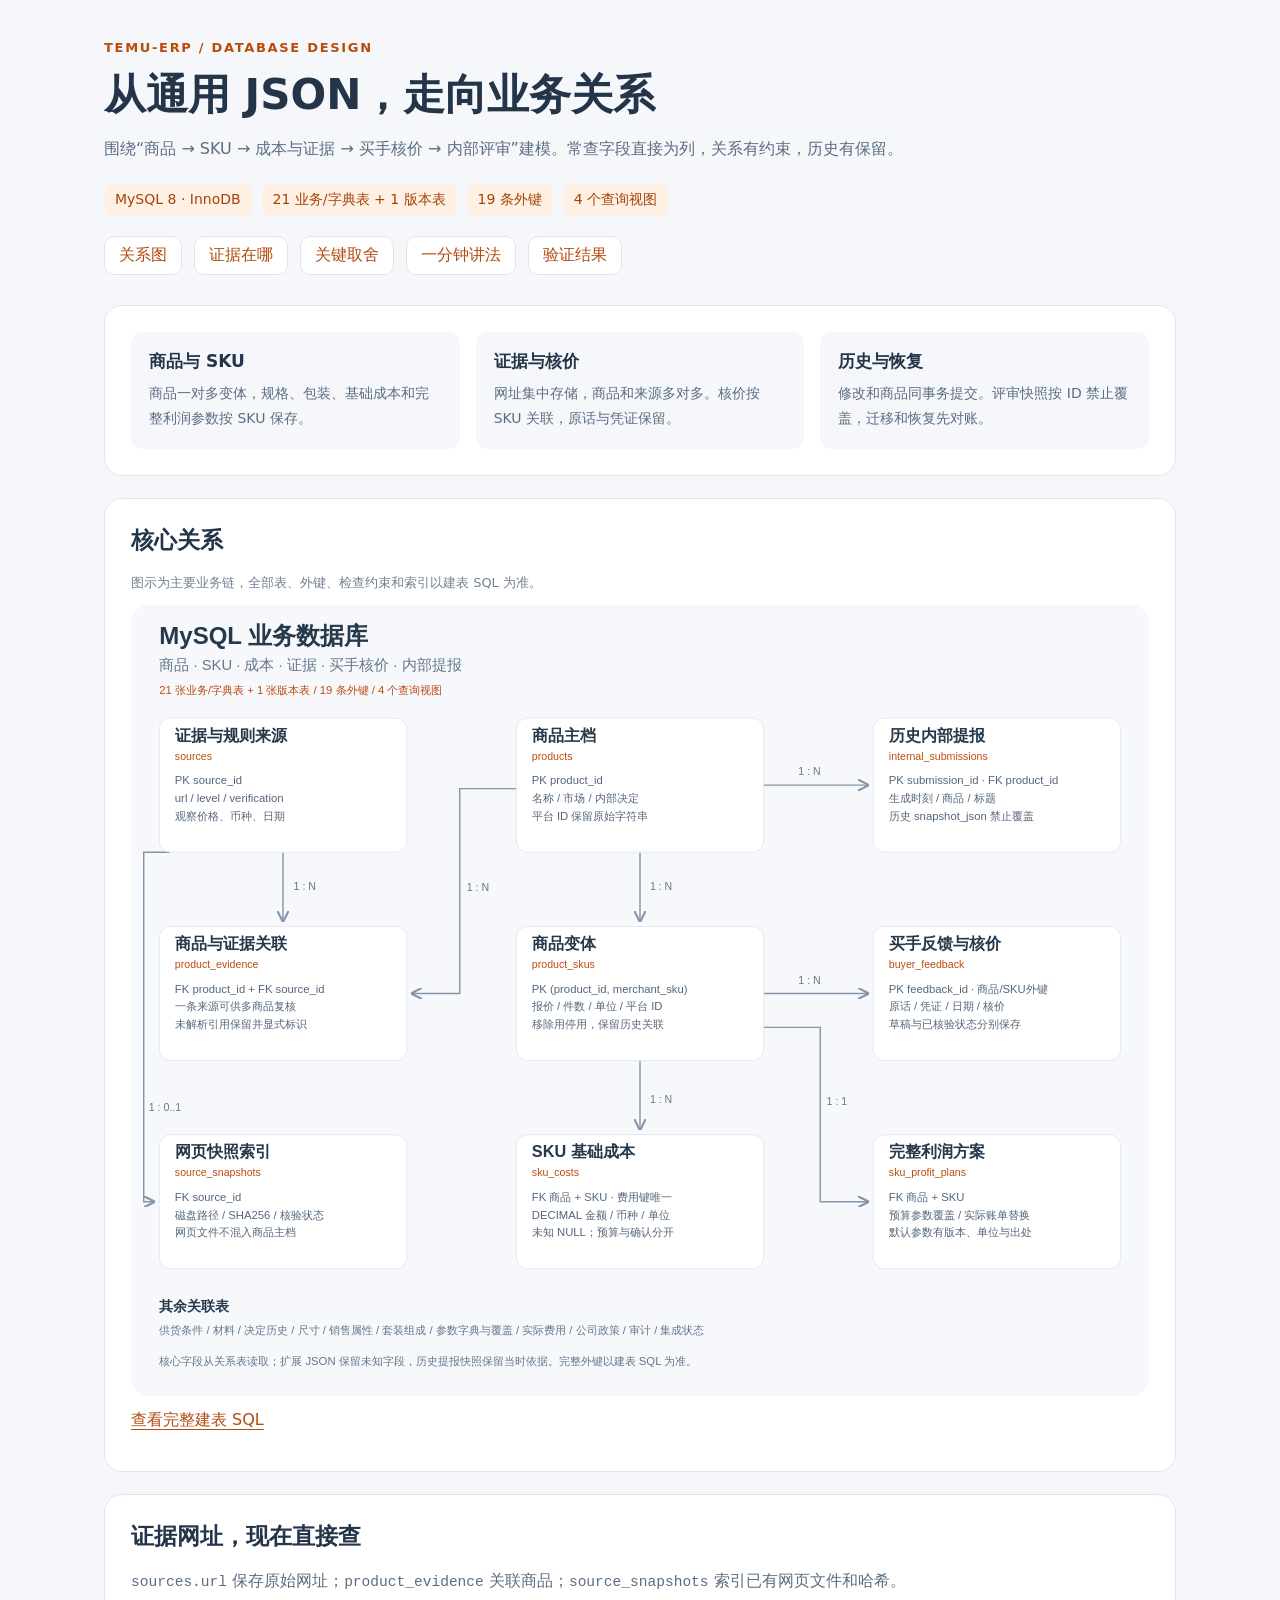
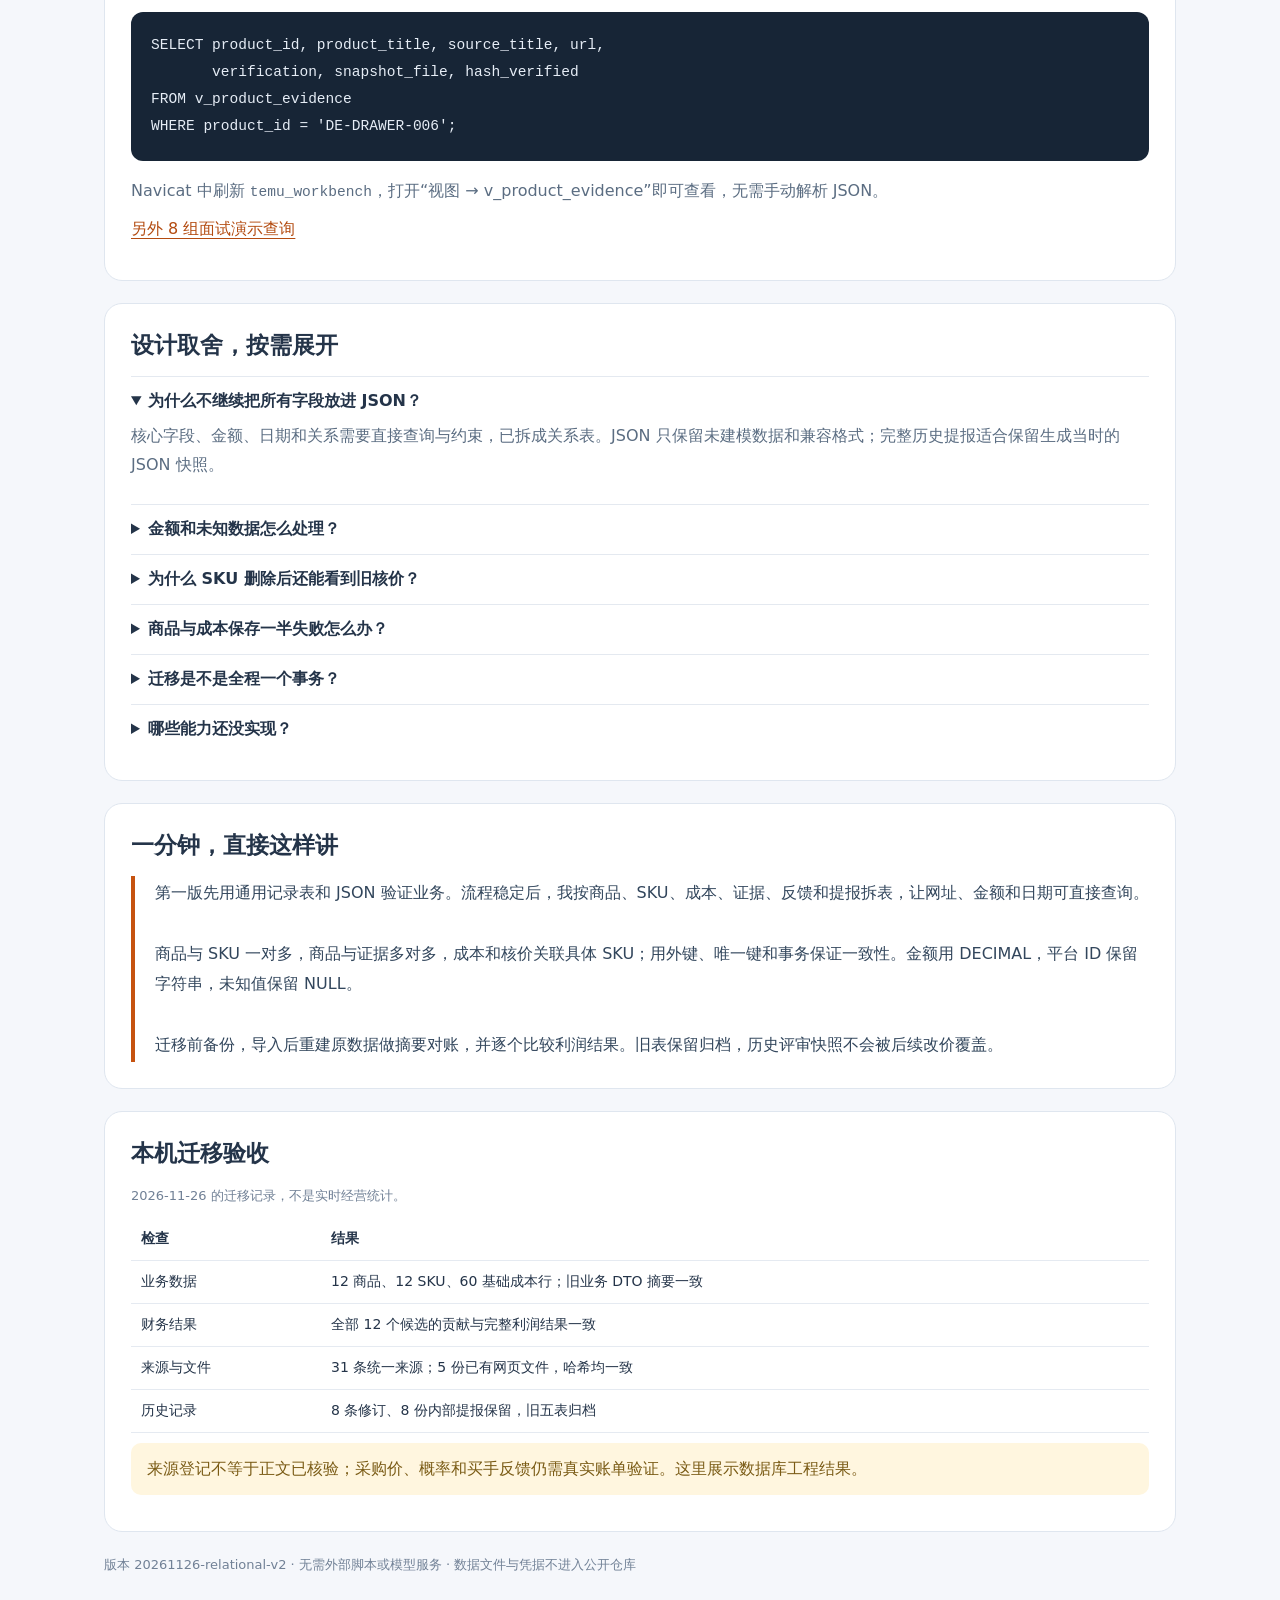
==== docs/DATABASE_TOUR.html @ 816c30c6 "feat: normalize MySQL business entities and traceable evidence Replace generic JSON record storage w" ====
<!doctype html>
<html lang="zh-CN"><head><meta charset="utf-8"><meta name="viewport" content="width=device-width,initial-scale=1"><title>数据库设计与面试讲解 · TEMU-ERP</title>
<style>
:root{font-family:system-ui,"Microsoft YaHei",sans-serif;color:#243449;background:#f5f7fb;font-size:16px}*{box-sizing:border-box}body{margin:0}main{max-width:1120px;margin:auto;padding:40px 24px 64px}header{margin-bottom:30px}.kicker{font-size:13px;letter-spacing:.13em;color:#bb4b0b;font-weight:700}h1{font-size:clamp(28px,4.5vw,42px);margin:12px 0}h2{font-size:23px;margin:0 0 15px}h3{font-size:17px;margin:0 0 8px}p{line-height:1.8;margin:10px 0;color:#5b6d82}nav{display:flex;gap:12px;flex-wrap:wrap;margin-top:20px}a{color:#b34b10;text-underline-offset:4px}nav a{background:white;border:1px solid #dee5ee;padding:8px 14px;border-radius:10px;text-decoration:none}section{background:#fff;border:1px solid #dfe6ef;border-radius:18px;padding:26px;margin-top:22px;scroll-margin-top:20px}.chips{display:flex;gap:10px;flex-wrap:wrap;margin-top:20px}.chips span{padding:7px 11px;border-radius:8px;background:#fff0e4;color:#a64209;font-size:14px}.grid{display:grid;grid-template-columns:repeat(3,1fr);gap:16px}.grid article{padding:18px;border-radius:12px;background:#f5f7fb}.grid p{font-size:14px;margin:0}code{font-family:ui-monospace,Consolas,monospace;font-size:.91em}pre{overflow:auto;background:#172536;color:#e6edf6;border-radius:12px;padding:20px;line-height:1.7}img{width:100%;display:block}.diagram{overflow:auto}blockquote{margin:0;border-left:4px solid #c65310;padding:2px 0 2px 20px;color:#32465c;line-height:1.9}details{border-top:1px solid #e4e9f0;padding:14px 0}summary{cursor:pointer;font-weight:600}table{width:100%;border-collapse:collapse;font-size:14px}th,td{text-align:left;padding:12px 10px;border-bottom:1px solid #e5eaf1;vertical-align:top}.muted{font-size:13px;color:#718196}.note{background:#fff6df;padding:12px 16px;border-radius:10px;color:#7a5b15}footer{padding:24px 0;color:#718196;font-size:13px}@media(max-width:700px){main{padding:24px 16px}.grid{grid-template-columns:1fr}section{padding:20px}table{font-size:12px}td,th{padding:9px 5px}}
</style></head><body><main>
<header><div class="kicker">TEMU-ERP / DATABASE DESIGN</div><h1>从通用 JSON，走向业务关系</h1><p>围绕“商品 → SKU → 成本与证据 → 买手核价 → 内部评审”建模。常查字段直接为列，关系有约束，历史有保留。</p>
<div class="chips"><span>MySQL 8 · InnoDB</span><span>21 业务/字典表 + 1 版本表</span><span>19 条外键</span><span>4 个查询视图</span></div>
<nav aria-label="讲解路线"><a href="#relations">关系图</a><a href="#evidence">证据在哪</a><a href="#decisions">关键取舍</a><a href="#talk">一分钟讲法</a><a href="#checks">验证结果</a></nav></header>
<section><div class="grid"><article><h3>商品与 SKU</h3><p>商品一对多变体，规格、包装、基础成本和完整利润参数按 SKU 保存。</p></article><article><h3>证据与核价</h3><p>网址集中存储，商品和来源多对多。核价按 SKU 关联，原话与凭证保留。</p></article><article><h3>历史与恢复</h3><p>修改和商品同事务提交。评审快照按 ID 禁止覆盖，迁移和恢复先对账。</p></article></div></section>
<section id="relations"><h2>核心关系</h2><p class="muted">图示为主要业务链，全部表、外键、检查约束和索引以建表 SQL 为准。</p><div class="diagram"><img src="assets/database-er.svg" alt="商品、SKU、证据、成本和反馈的数据库关系图"></div><p><a href="../database/migrations/002_relational_entities.sql">查看完整建表 SQL</a></p></section>
<section id="evidence"><h2>证据网址，现在直接查</h2><p><code>sources.url</code> 保存原始网址；<code>product_evidence</code> 关联商品；<code>source_snapshots</code> 索引已有网页文件和哈希。</p>
<pre><code>SELECT product_id, product_title, source_title, url,
       verification, snapshot_file, hash_verified
FROM v_product_evidence
WHERE product_id = 'DE-DRAWER-006';</code></pre>
<p>Navicat 中刷新 <code>temu_workbench</code>，打开“视图 → v_product_evidence”即可查看，无需手动解析 JSON。</p><p><a href="../database/interview-queries.sql">另外 8 组面试演示查询</a></p></section>
<section id="decisions"><h2>设计取舍，按需展开</h2>
<details open><summary>为什么不继续把所有字段放进 JSON？</summary><p>核心字段、金额、日期和关系需要直接查询与约束，已拆成关系表。JSON 只保留未建模数据和兼容格式；完整历史提报适合保留生成当时的 JSON 快照。</p></details>
<details><summary>金额和未知数据怎么处理？</summary><p>MySQL 使用 DECIMAL(30,12)，Python 使用 Decimal。未知金额为 NULL，已知为零才写 0。金额、币种和销售单位一起保存；计算留四位小数，页面显示到分。超出精度直接拒绝。</p></details>
<details><summary>为什么 SKU 删除后还能看到旧核价？</summary><p>SKU 停用保留行，反馈仍能关联原 SKU。产品当前列表只返回有效 SKU，审计和历史评审保留当时内容。</p></details>
<details><summary>商品与成本保存一半失败怎么办？</summary><p>主档、SKU、子表和修改历史同事务提交。测试会在写入第二项成本时故意中断，确认整个数据库状态保持原样。</p></details>
<details><summary>迁移是不是全程一个事务？</summary><p>MySQL 建表、改名等 DDL 会隐式提交，因此建结构、事务导入对账和旧表归档分阶段执行。失败保留旧表，验证后才切换应用。不能把 DDL 宣称为可一起回滚。</p></details>
<details><summary>哪些能力还没实现？</summary><p>没有账号权限、多人冲突控制、不可篡改审计和真实订单/库存/结算。快照索引保留每来源最新文件，原文件需单独备份。当前仍是单人业务工作台。</p></details>
</section>
<section id="talk"><h2>一分钟，直接这样讲</h2><blockquote>第一版先用通用记录表和 JSON 验证业务。流程稳定后，我按商品、SKU、成本、证据、反馈和提报拆表，让网址、金额和日期可直接查询。<br><br>商品与 SKU 一对多，商品与证据多对多，成本和核价关联具体 SKU；用外键、唯一键和事务保证一致性。金额用 DECIMAL，平台 ID 保留字符串，未知值保留 NULL。<br><br>迁移前备份，导入后重建原数据做摘要对账，并逐个比较利润结果。旧表保留归档，历史评审快照不会被后续改价覆盖。</blockquote></section>
<section id="checks"><h2>本机迁移验收</h2><p class="muted">2026-11-26 的迁移记录，不是实时经营统计。</p><table><thead><tr><th>检查</th><th>结果</th></tr></thead><tbody><tr><td>业务数据</td><td>12 商品、12 SKU、60 基础成本行；旧业务 DTO 摘要一致</td></tr><tr><td>财务结果</td><td>全部 12 个候选的贡献与完整利润结果一致</td></tr><tr><td>来源与文件</td><td>31 条统一来源；5 份已有网页文件，哈希均一致</td></tr><tr><td>历史记录</td><td>8 条修订、8 份内部提报保留，旧五表归档</td></tr></tbody></table><p class="note">来源登记不等于正文已核验；采购价、概率和买手反馈仍需真实账单验证。这里展示数据库工程结果。</p></section>
<footer>版本 20261126-relational-v2 · 无需外部脚本或模型服务 · 数据文件与凭据不进入公开仓库</footer>
</main></body></html>
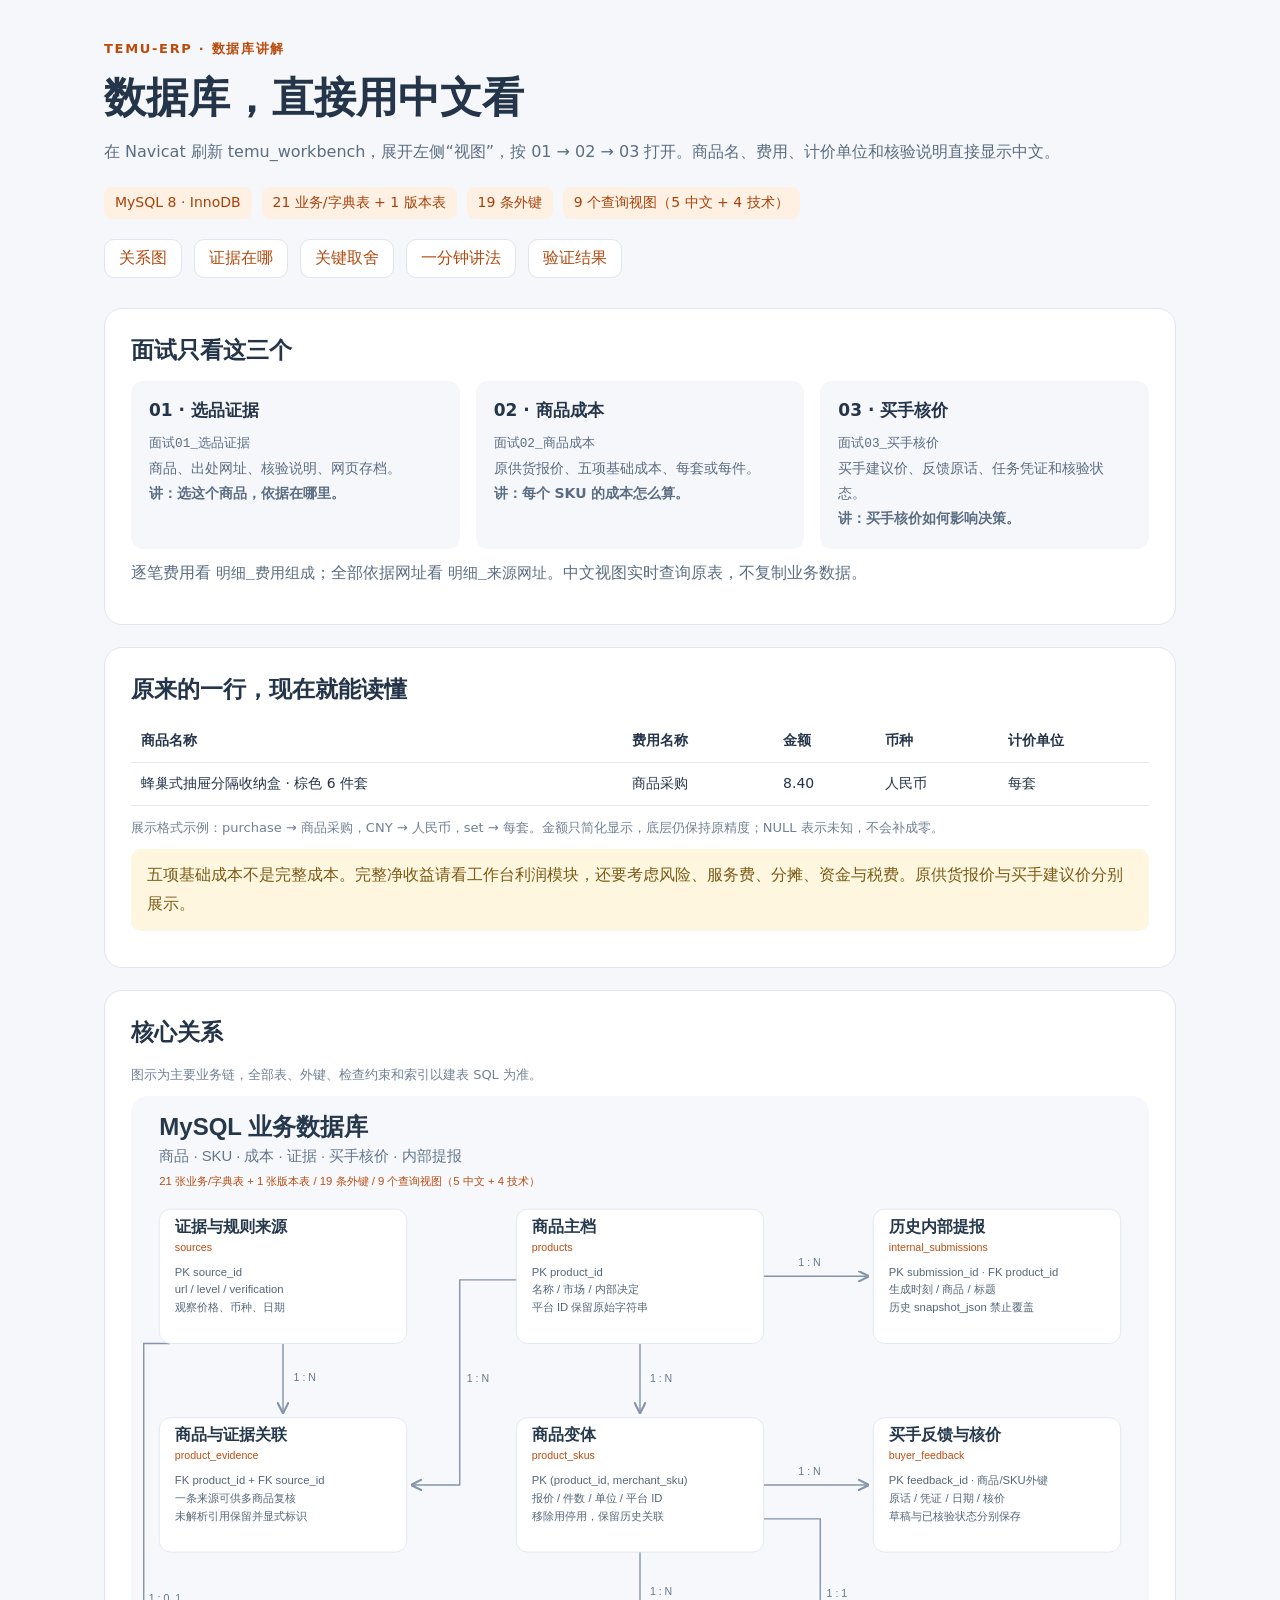
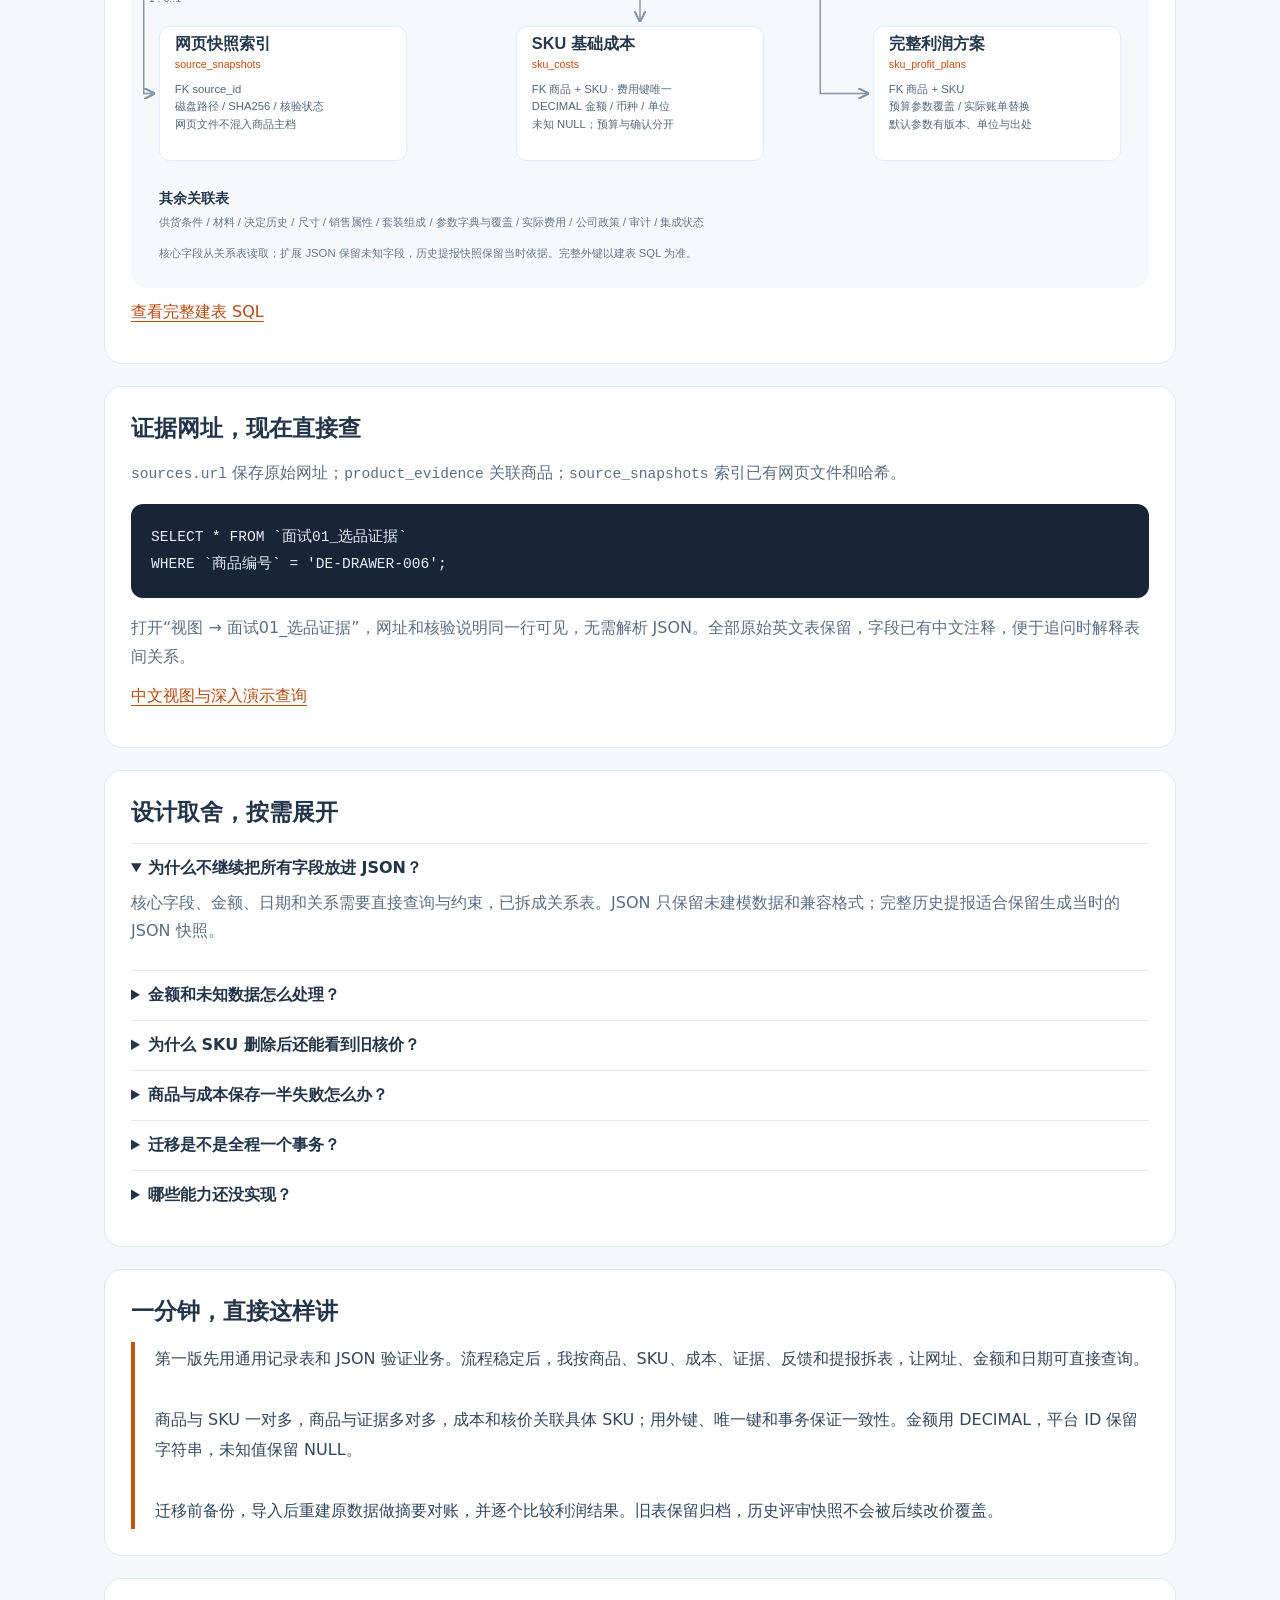
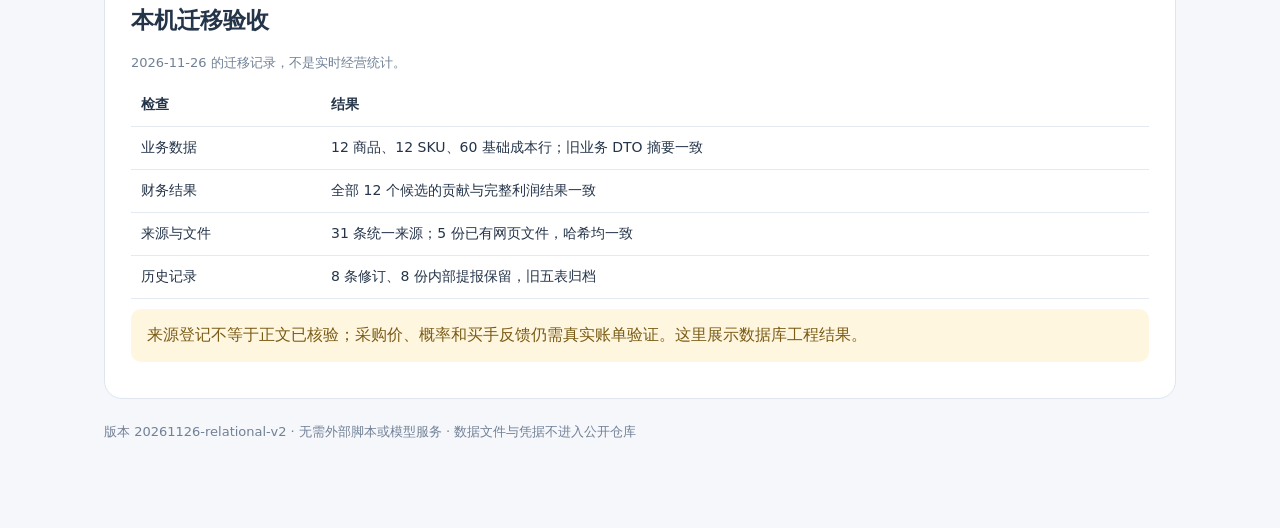
==== commit ba8f4800: "Add Chinese database views, field explanations and interview walkthrough Show readable product evide" ====
--- a/docs/DATABASE_TOUR.html
+++ b/docs/DATABASE_TOUR.html
@@ -3,17 +3,16 @@
 <style>
 :root{font-family:system-ui,"Microsoft YaHei",sans-serif;color:#243449;background:#f5f7fb;font-size:16px}*{box-sizing:border-box}body{margin:0}main{max-width:1120px;margin:auto;padding:40px 24px 64px}header{margin-bottom:30px}.kicker{font-size:13px;letter-spacing:.13em;color:#bb4b0b;font-weight:700}h1{font-size:clamp(28px,4.5vw,42px);margin:12px 0}h2{font-size:23px;margin:0 0 15px}h3{font-size:17px;margin:0 0 8px}p{line-height:1.8;margin:10px 0;color:#5b6d82}nav{display:flex;gap:12px;flex-wrap:wrap;margin-top:20px}a{color:#b34b10;text-underline-offset:4px}nav a{background:white;border:1px solid #dee5ee;padding:8px 14px;border-radius:10px;text-decoration:none}section{background:#fff;border:1px solid #dfe6ef;border-radius:18px;padding:26px;margin-top:22px;scroll-margin-top:20px}.chips{display:flex;gap:10px;flex-wrap:wrap;margin-top:20px}.chips span{padding:7px 11px;border-radius:8px;background:#fff0e4;color:#a64209;font-size:14px}.grid{display:grid;grid-template-columns:repeat(3,1fr);gap:16px}.grid article{padding:18px;border-radius:12px;background:#f5f7fb}.grid p{font-size:14px;margin:0}code{font-family:ui-monospace,Consolas,monospace;font-size:.91em}pre{overflow:auto;background:#172536;color:#e6edf6;border-radius:12px;padding:20px;line-height:1.7}img{width:100%;display:block}.diagram{overflow:auto}blockquote{margin:0;border-left:4px solid #c65310;padding:2px 0 2px 20px;color:#32465c;line-height:1.9}details{border-top:1px solid #e4e9f0;padding:14px 0}summary{cursor:pointer;font-weight:600}table{width:100%;border-collapse:collapse;font-size:14px}th,td{text-align:left;padding:12px 10px;border-bottom:1px solid #e5eaf1;vertical-align:top}.muted{font-size:13px;color:#718196}.note{background:#fff6df;padding:12px 16px;border-radius:10px;color:#7a5b15}footer{padding:24px 0;color:#718196;font-size:13px}@media(max-width:700px){main{padding:24px 16px}.grid{grid-template-columns:1fr}section{padding:20px}table{font-size:12px}td,th{padding:9px 5px}}
 </style></head><body><main>
-<header><div class="kicker">TEMU-ERP / DATABASE DESIGN</div><h1>从通用 JSON，走向业务关系</h1><p>围绕“商品 → SKU → 成本与证据 → 买手核价 → 内部评审”建模。常查字段直接为列，关系有约束，历史有保留。</p>
-<div class="chips"><span>MySQL 8 · InnoDB</span><span>21 业务/字典表 + 1 版本表</span><span>19 条外键</span><span>4 个查询视图</span></div>
+<header><div class="kicker">TEMU-ERP · 数据库讲解</div><h1>数据库，直接用中文看</h1><p>在 Navicat 刷新 temu_workbench，展开左侧“视图”，按 01 → 02 → 03 打开。商品名、费用、计价单位和核验说明直接显示中文。</p>
+<div class="chips"><span>MySQL 8 · InnoDB</span><span>21 业务/字典表 + 1 版本表</span><span>19 条外键</span><span>9 个查询视图（5 中文 + 4 技术）</span></div>
 <nav aria-label="讲解路线"><a href="#relations">关系图</a><a href="#evidence">证据在哪</a><a href="#decisions">关键取舍</a><a href="#talk">一分钟讲法</a><a href="#checks">验证结果</a></nav></header>
-<section><div class="grid"><article><h3>商品与 SKU</h3><p>商品一对多变体，规格、包装、基础成本和完整利润参数按 SKU 保存。</p></article><article><h3>证据与核价</h3><p>网址集中存储，商品和来源多对多。核价按 SKU 关联，原话与凭证保留。</p></article><article><h3>历史与恢复</h3><p>修改和商品同事务提交。评审快照按 ID 禁止覆盖，迁移和恢复先对账。</p></article></div></section>
+<section><h2>面试只看这三个</h2><div class="grid"><article><h3>01 · 选品证据</h3><p><code>面试01_选品证据</code><br>商品、出处网址、核验说明、网页存档。<br><strong>讲：选这个商品，依据在哪里。</strong></p></article><article><h3>02 · 商品成本</h3><p><code>面试02_商品成本</code><br>原供货报价、五项基础成本、每套或每件。<br><strong>讲：每个 SKU 的成本怎么算。</strong></p></article><article><h3>03 · 买手核价</h3><p><code>面试03_买手核价</code><br>买手建议价、反馈原话、任务凭证和核验状态。<br><strong>讲：买手核价如何影响决策。</strong></p></article></div><p>逐笔费用看 <code>明细_费用组成</code>；全部依据网址看 <code>明细_来源网址</code>。中文视图实时查询原表，不复制业务数据。</p></section>
+<section><h2>原来的一行，现在就能读懂</h2><table><thead><tr><th>商品名称</th><th>费用名称</th><th>金额</th><th>币种</th><th>计价单位</th></tr></thead><tbody><tr><td>蜂巢式抽屉分隔收纳盒 · 棕色 6 件套</td><td>商品采购</td><td>8.40</td><td>人民币</td><td>每套</td></tr></tbody></table><p class="muted">展示格式示例：purchase → 商品采购，CNY → 人民币，set → 每套。金额只简化显示，底层仍保持原精度；NULL 表示未知，不会补成零。</p><p class="note">五项基础成本不是完整成本。完整净收益请看工作台利润模块，还要考虑风险、服务费、分摊、资金与税费。原供货报价与买手建议价分别展示。</p></section>
 <section id="relations"><h2>核心关系</h2><p class="muted">图示为主要业务链，全部表、外键、检查约束和索引以建表 SQL 为准。</p><div class="diagram"><img src="assets/database-er.svg" alt="商品、SKU、证据、成本和反馈的数据库关系图"></div><p><a href="../database/migrations/002_relational_entities.sql">查看完整建表 SQL</a></p></section>
 <section id="evidence"><h2>证据网址，现在直接查</h2><p><code>sources.url</code> 保存原始网址；<code>product_evidence</code> 关联商品；<code>source_snapshots</code> 索引已有网页文件和哈希。</p>
-<pre><code>SELECT product_id, product_title, source_title, url,
-       verification, snapshot_file, hash_verified
-FROM v_product_evidence
-WHERE product_id = 'DE-DRAWER-006';</code></pre>
-<p>Navicat 中刷新 <code>temu_workbench</code>，打开“视图 → v_product_evidence”即可查看，无需手动解析 JSON。</p><p><a href="../database/interview-queries.sql">另外 8 组面试演示查询</a></p></section>
+<pre><code>SELECT * FROM `面试01_选品证据`
+WHERE `商品编号` = 'DE-DRAWER-006';</code></pre>
+<p>打开“视图 → 面试01_选品证据”，网址和核验说明同一行可见，无需解析 JSON。全部原始英文表保留，字段已有中文注释，便于追问时解释表间关系。</p><p><a href="../database/interview-queries.sql">中文视图与深入演示查询</a></p></section>
 <section id="decisions"><h2>设计取舍，按需展开</h2>
 <details open><summary>为什么不继续把所有字段放进 JSON？</summary><p>核心字段、金额、日期和关系需要直接查询与约束，已拆成关系表。JSON 只保留未建模数据和兼容格式；完整历史提报适合保留生成当时的 JSON 快照。</p></details>
 <details><summary>金额和未知数据怎么处理？</summary><p>MySQL 使用 DECIMAL(30,12)，Python 使用 Decimal。未知金额为 NULL，已知为零才写 0。金额、币种和销售单位一起保存；计算留四位小数，页面显示到分。超出精度直接拒绝。</p></details>
